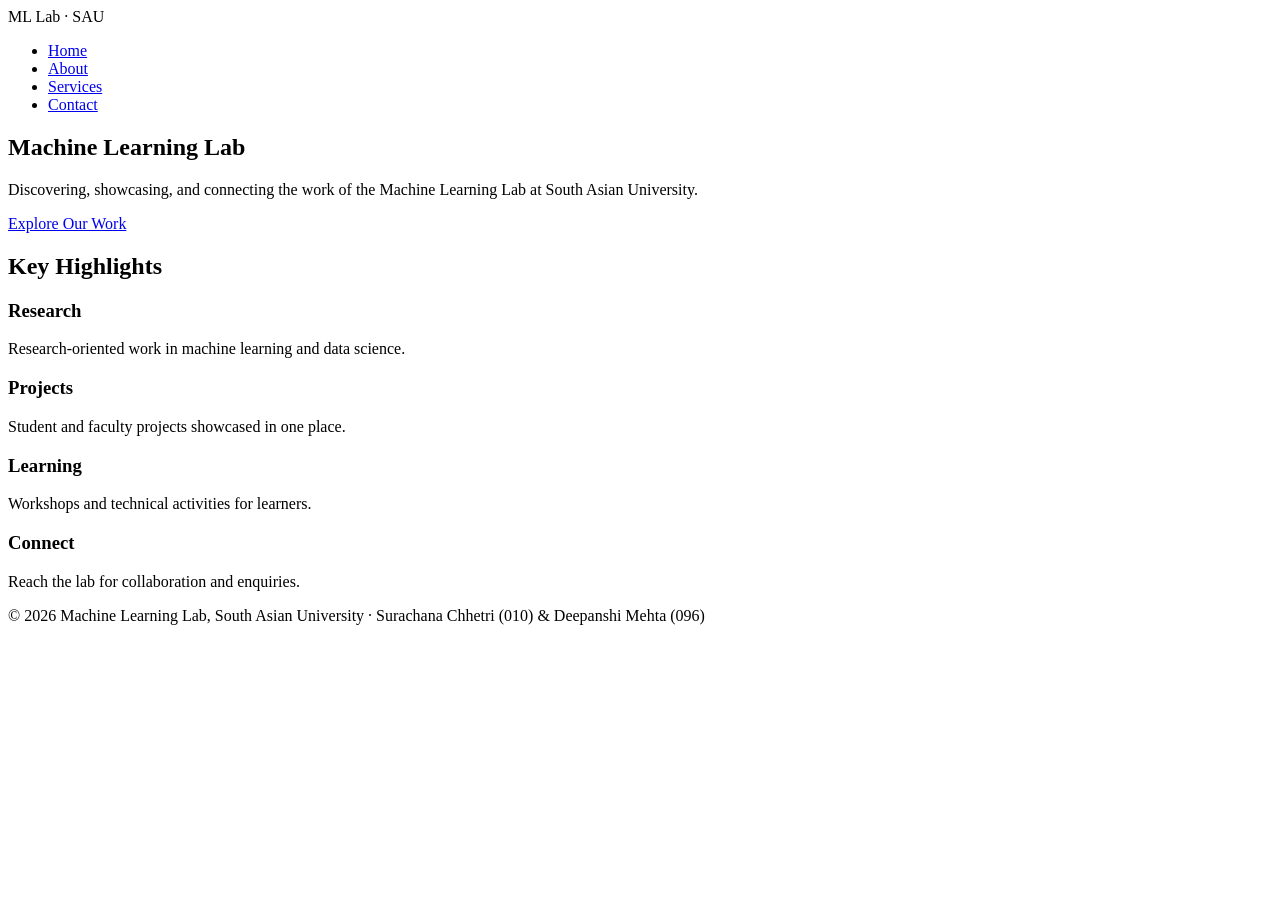
==== index.html @ 7cd99dfb "Add files via upload" ====
<!DOCTYPE html>
<html lang="en">
<head>
<meta charset="UTF-8">
<meta name="viewport" content="width=device-width, initial-scale=1">
<title>Home | Machine Learning Lab</title>
<link rel="stylesheet" href="css/style.css">
</head>
<body>
<header><nav>
<span class="logo">ML Lab · SAU</span>
<ul>
<li><a href="index.html" class="active">Home</a></li>
<li><a href="about.html">About</a></li>
<li><a href="services.html">Services</a></li>
<li><a href="contact.html">Contact</a></li>
</ul>
</nav></header>
<section class="hero">
<h1>Machine Learning Lab</h1>
<p>Discovering, showcasing, and connecting the work of the Machine Learning Lab at South Asian University.</p>
<a class="btn" href="services.html">Explore Our Work</a>
</section>
<main>
<h2>Key Highlights</h2>
<div class="cards">
<div class="card"><h3>Research</h3><p>Research-oriented work in machine learning and data science.</p></div>
<div class="card"><h3>Projects</h3><p>Student and faculty projects showcased in one place.</p></div>
<div class="card"><h3>Learning</h3><p>Workshops and technical activities for learners.</p></div>
<div class="card"><h3>Connect</h3><p>Reach the lab for collaboration and enquiries.</p></div>
</div>
</main>
<footer>&copy; 2026 Machine Learning Lab, South Asian University · Surachana Chhetri (010) &amp; Deepanshi Mehta (096)</footer>
</body>
</html>
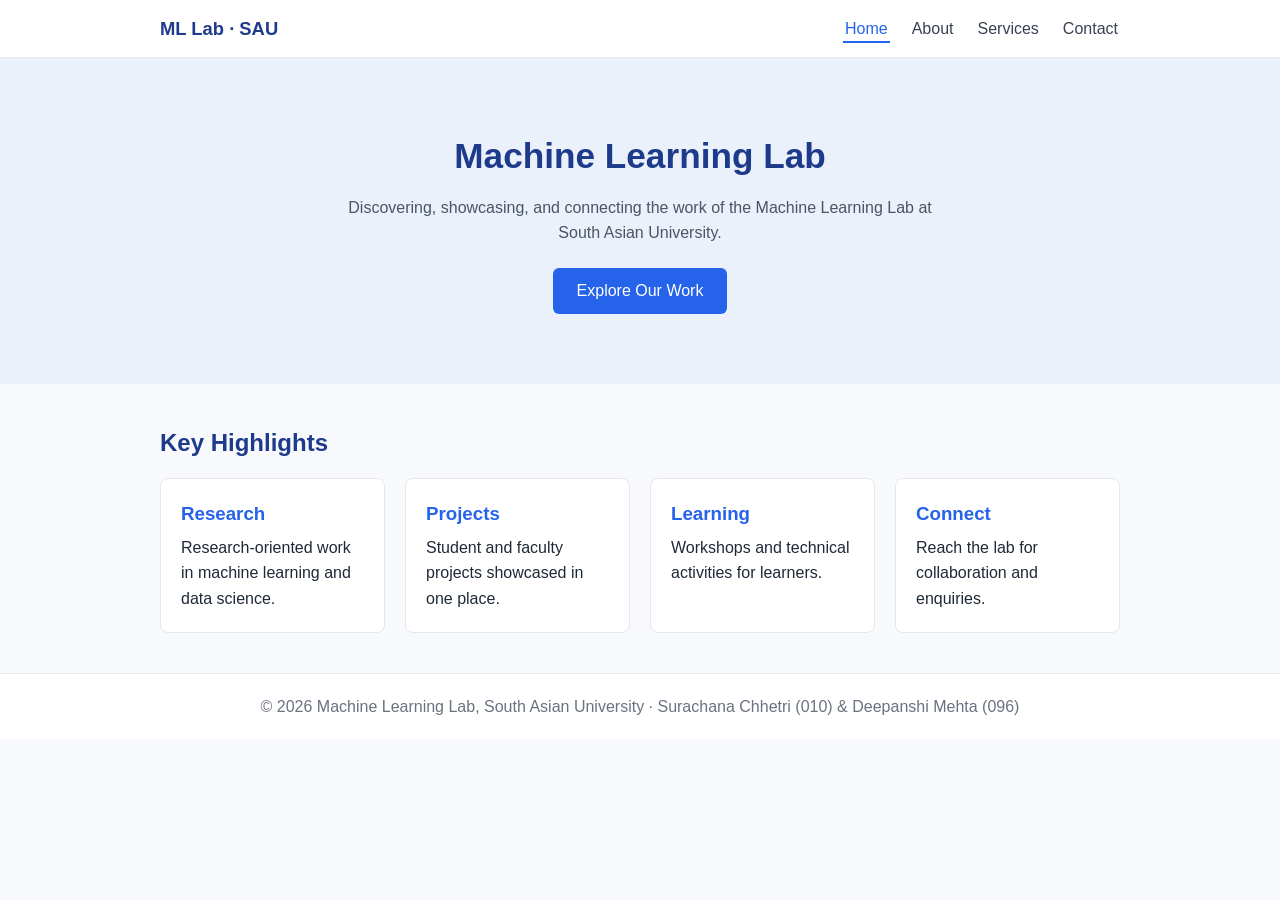
==== commit 60acb2a3: "Update index.html" ====
--- a/index.html
+++ b/index.html
@@ -4,7 +4,8 @@
 <meta charset="UTF-8">
 <meta name="viewport" content="width=device-width, initial-scale=1">
 <title>Home | Machine Learning Lab</title>
-<link rel="stylesheet" href="css/style.css">
+<link rel="stylesheet" href="style.css">
+
 </head>
 <body>
 <header><nav>
--- a/style.css
+++ b/style.css
@@ -0,0 +1,25 @@
+*{box-sizing:border-box;margin:0;padding:0}
+body{font-family:Segoe UI,Arial,sans-serif;background:#f7f9fc;color:#1f2937;line-height:1.6}
+a{text-decoration:none;color:#2563eb}
+header{background:#fff;border-bottom:1px solid #e5e7eb;position:sticky;top:0}
+nav{max-width:1000px;margin:auto;padding:14px 20px;display:flex;justify-content:space-between;align-items:center;flex-wrap:wrap;gap:10px}
+.logo{font-weight:700;color:#1e3a8a;font-size:1.15rem}
+nav ul{list-style:none;display:flex;gap:20px}
+nav ul a{color:#374151;padding:4px 2px}
+nav ul a:hover,nav ul a.active{color:#2563eb;border-bottom:2px solid #2563eb}
+.hero{background:#eaf1fb;text-align:center;padding:70px 20px}
+.hero h1{font-size:2.2rem;color:#1e3a8a;margin-bottom:10px}
+.hero p{max-width:600px;margin:0 auto 22px;color:#4b5563}
+.btn{display:inline-block;background:#2563eb;color:#fff;padding:10px 24px;border-radius:6px;border:0;font-size:1rem;cursor:pointer}
+.btn:hover{background:#1d4ed8}
+main,.wrap{max-width:1000px;margin:auto;padding:40px 20px}
+h2{color:#1e3a8a;margin-bottom:16px}
+.cards{display:grid;grid-template-columns:repeat(auto-fit,minmax(220px,1fr));gap:20px}
+.card{background:#fff;border:1px solid #e5e7eb;border-radius:8px;padding:20px}
+.card h3{color:#2563eb;margin-bottom:6px}
+form{background:#fff;border:1px solid #e5e7eb;border-radius:8px;padding:20px;max-width:500px}
+label{display:block;margin:10px 0 4px;font-weight:600}
+input,textarea{width:100%;padding:9px;border:1px solid #d1d5db;border-radius:6px;font:inherit}
+form .btn{margin-top:14px}
+footer{text-align:center;padding:20px;color:#6b7280;border-top:1px solid #e5e7eb;background:#fff}
+@media(max-width:600px){.hero h1{font-size:1.6rem}nav{flex-direction:column}}
